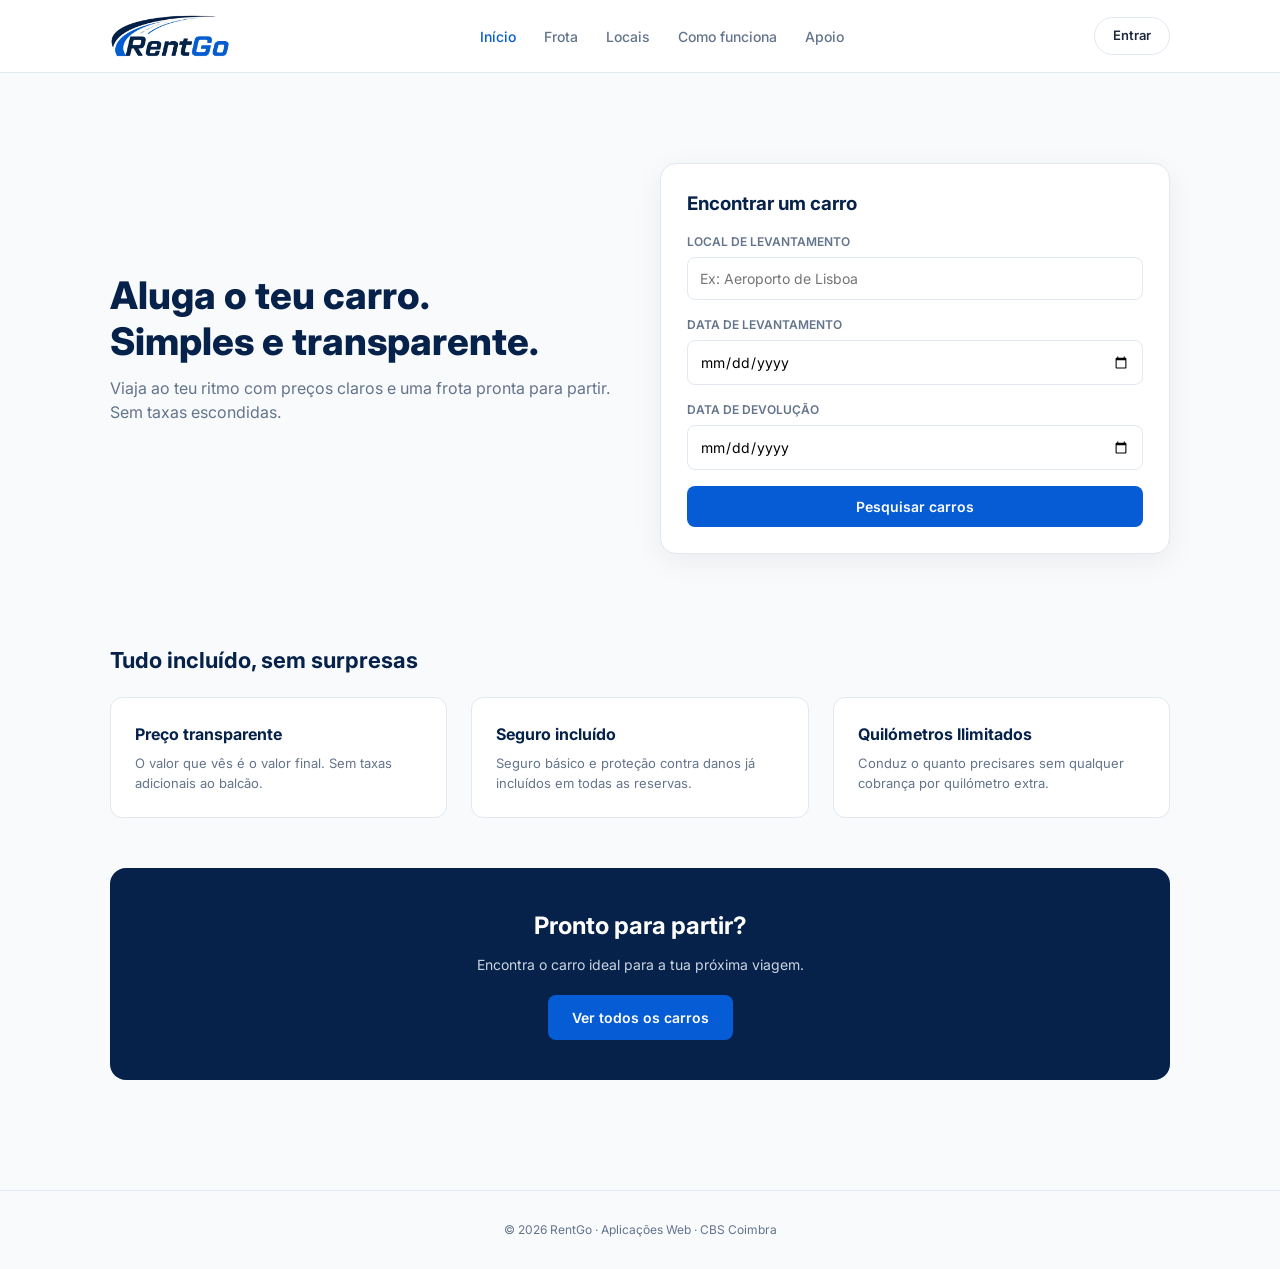
==== Site apps-web/index.html @ 2e323023 "Estrutura base do site" ====
<!DOCTYPE html>
<html lang="pt">
<head>
    <meta charset="UTF-8">
    <meta name="viewport" content="width=device-width, initial-scale=1.0">
    <title>RentGo - Aluguer de Carros</title>
    <link rel="stylesheet" href="style.css">
</head>
<body>

    <header>
        <div class="nav-container">
            <a href="index.html" class="logo">
                <img src="img/logo-rentgo.png" alt="RentGo">
            </a>
            <nav>
                <a href="index.html" class="active">Início</a>
                <a href="frota.html">Frota</a>
                <a href="locais.html">Locais</a>
                <a href="como-funciona.html">Como funciona</a>
                <a href="apoio.html">Apoio</a>
            </nav>
            <a href="entrar.html" class="btn-entrar">Entrar</a>
        </div>
    </header>

    <main class="container">
        <!-- Hero Section -->
        <section class="hero">
            <div>
                <h1>Aluga o teu carro.<br>Simples e transparente.</h1>
                <p>Viaja ao teu ritmo com preços claros e uma frota pronta para partir. Sem taxas escondidas.</p>
            </div>

            <!-- Caixa de Pesquisa rápida -->
            <div class="search-box">
                <h3 style="margin-bottom: 15px; color: var(--primary);">Encontrar um carro</h3>
                <form action="frota.html">
                    <div class="form-group">
                        <label>Local de levantamento</label>
                        <input type="text" placeholder="Ex: Aeroporto de Lisboa" required>
                    </div>
                    <div class="form-group">
                        <label>Data de levantamento</label>
                        <input type="date" required>
                    </div>
                    <div class="form-group">
                        <label>Data de devolução</label>
                        <input type="date" required>
                    </div>
                    <button type="submit" class="btn-primary" style="width: 100%;">Pesquisar carros</button>
                </form>
            </div>
        </section>

        <!-- Vantagens -->
        <section style="margin-top: 40px;">
            <h2 style="font-size: 22px; color: var(--primary);">Tudo incluído, sem surpresas</h2>
            <div class="grid-3">
                <div class="card-vantagem">
                    <h3>Preço transparente</h3>
                    <p>O valor que vês é o valor final. Sem taxas adicionais ao balcão.</p>
                </div>
                <div class="card-vantagem">
                    <h3>Seguro incluído</h3>
                    <p>Seguro básico e proteção contra danos já incluídos em todas as reservas.</p>
                </div>
                <div class="card-vantagem">
                    <h3>Quilómetros Ilimitados</h3>
                    <p>Conduz o quanto precisares sem qualquer cobrança por quilómetro extra.</p>
                </div>
            </div>
        </section>

        <!-- CTA Final -->
        <section class="cta-banner">
            <h2>Pronto para partir?</h2>
            <p>Encontra o carro ideal para a tua próxima viagem.</p>
            <a href="frota.html" class="btn-primary">Ver todos os carros</a>
        </section>
    </main>

    <footer>
        <p>© 2026 RentGo · Aplicações Web · CBS Coimbra</p>
    </footer>

</body>
</html>
---- Site apps-web/style.css ----
/* ==========================================================
   CONFIGURAÇÕES GERAIS E FONTES
   ========================================================== */
@import url('https://fonts.googleapis.com/css2?family=Inter:wght@400;500;600;700&display=swap');

* {
    margin: 0;
    padding: 0;
    box-sizing: border-box;
    font-family: 'Inter', -apple-system, BlinkMacSystemFont, sans-serif;
}

:root {
    --primary: #06224a;       /* Azul-marinho do "Rent" */
    --accent: #055cd4;        /* Azul vivo do "Go" */
    --accent-hover: #044aaa;  /* Azul mais escuro para o hover */
    --bg-body: #f8fafc;
    --card-bg: #ffffff;
    --text-main: #1e293b;
    --text-muted: #64748b;
    --border-color: #e2e8f0;
}

body {
    background-color: var(--bg-body);
    color: var(--text-main);
    line-height: 1.5;
}

/* ==========================================================
   BARRA DE NAVEGAÇÃO (HEADER)
   ========================================================== */
header {
    background: #ffffff;
    border-bottom: 1px solid var(--border-color);
    position: sticky;
    top: 0;
    z-index: 100;
}

.nav-container {
    max-width: 1100px;
    margin: 0 auto;
    padding: 14px 20px;
    display: flex;
    justify-content: space-between;
    align-items: center;
}

.logo {
    display: inline-flex;
    align-items: center;
    text-decoration: none;
}

.logo img {
    height: 44px;
    width: auto;
    display: block;
}
nav a {
    margin: 0 12px;
    text-decoration: none;
    color: var(--text-muted);
    font-size: 14px;
    font-weight: 500;
    transition: color 0.2s;
}

nav a:hover, nav a.active {
    color: var(--accent);
}

.btn-entrar {
    padding: 8px 18px;
    border: 1.5px solid var(--border-color);
    border-radius: 20px;
    text-decoration: none;
    color: var(--text-main);
    font-size: 13px;
    font-weight: 600;
    transition: all 0.2s;
}

.btn-entrar:hover {
    border-color: var(--primary);
    background: var(--primary);
    color: #fff;
}

/* ==========================================================
   ELEMENTOS PADRÃO (BOTÕES E CONTENTORES)
   ========================================================== */
.container {
    max-width: 1100px;
    margin: 0 auto;
    padding: 40px 20px;
}

.btn-primary {
    display: inline-block;
    background: var(--accent);
    color: #ffffff;
    padding: 12px 24px;
    border-radius: 8px;
    font-weight: 600;
    font-size: 14px;
    border: none;
    cursor: pointer;
    text-decoration: none;
    text-align: center;
    transition: background 0.2s;
}

.btn-primary:hover {
    background: var(--accent-hover);
}

.btn-outline {
    background: transparent;
    color: var(--accent);
    border: 1.5px solid var(--accent);
    padding: 10px 18px;
    border-radius: 8px;
    font-weight: 600;
    font-size: 13px;
    cursor: pointer;
    text-decoration: none;
    text-align: center;
}

.btn-outline:hover {
    background: var(--accent);
    color: #fff;
}

/* ==========================================================
   PÁGINA INICIAL: HERO & CAIXA DE PESQUISA
   ========================================================== */
.hero {
    display: grid;
    grid-template-columns: 1fr 1fr;
    gap: 40px;
    align-items: center;
    padding: 50px 0;
}

.hero h1 {
    font-size: 38px;
    font-weight: 800;
    line-height: 1.2;
    color: var(--primary);
    margin-bottom: 12px;
}

.hero p {
    color: var(--text-muted);
    font-size: 16px;
    margin-bottom: 20px;
}

/* Caixa de pesquisa rápida */
.search-box {
    background: #ffffff;
    padding: 26px;
    border-radius: 16px;
    box-shadow: 0 8px 30px rgba(0,0,0,0.06);
    border: 1px solid var(--border-color);
}

.form-group {
    margin-bottom: 16px;
}

.form-group label {
    display: block;
    font-size: 12px;
    font-weight: 600;
    color: var(--text-muted);
    margin-bottom: 6px;
    text-transform: uppercase;
}

.form-group input, .form-group select, .form-group textarea {
    width: 100%;
    padding: 12px;
    border: 1.5px solid var(--border-color);
    border-radius: 8px;
    font-size: 14px;
    outline: none;
}

.form-group input:focus, .form-group select:focus {
    border-color: var(--accent);
}

/* ==========================================================
   GRELHAS E CARTÕES (VANTAGENS E FROTA)
   ========================================================== */
.grid-3 {
    display: grid;
    grid-template-columns: repeat(auto-fit, minmax(280px, 1fr));
    gap: 24px;
    margin-top: 20px;
}

.card-vantagem {
    background: #ffffff;
    padding: 24px;
    border-radius: 12px;
    border: 1px solid var(--border-color);
}

.card-vantagem h3 {
    font-size: 16px;
    color: var(--primary);
    margin-bottom: 8px;
}

.card-vantagem p {
    font-size: 13px;
    color: var(--text-muted);
}

/* Cartões de Automóvel */
.card-carro {
    background: #ffffff;
    border: 1px solid var(--border-color);
    border-radius: 14px;
    overflow: hidden;
    padding: 20px;
    display: flex;
    flex-direction: column;
    box-shadow: 0 2px 10px rgba(0,0,0,0.02);
}

.carro-img {
    height: 140px;
    background: #edf2f7;
    border-radius: 8px;
    display: flex;
    align-items: center;
    justify-content: center;
    font-size: 40px;
    margin-bottom: 16px;
}

.badge-tag {
    background: #e2e8f0;
    font-size: 11px;
    font-weight: 600;
    padding: 3px 8px;
    border-radius: 4px;
    color: var(--text-muted);
}

.carro-header {
    display: flex;
    justify-content: space-between;
    align-items: center;
    margin-bottom: 8px;
}

.carro-preco {
    font-size: 18px;
    font-weight: 700;
    color: var(--accent);
    margin: 10px 0;
}

.carro-preco span {
    font-size: 12px;
    font-weight: 400;
    color: var(--text-muted);
}

.vantagens-lista {
    list-style: none;
    font-size: 12px;
    color: var(--text-muted);
    margin-bottom: 20px;
}

.vantagens-lista li {
    margin-bottom: 4px;
}

.vantagens-lista li::before {
    content: "✓ ";
    color: #10b981;
    font-weight: bold;
}

/* ==========================================================
   BANNER INFERIOR (CTA) E RODAPÉ
   ========================================================== */
.cta-banner {
    background: var(--primary);
    color: #ffffff;
    border-radius: 16px;
    padding: 40px 20px;
    text-align: center;
    margin: 50px auto 20px auto;
}

.cta-banner h2 {
    font-size: 24px;
    margin-bottom: 10px;
}

.cta-banner p {
    color: #cbd5e1;
    margin-bottom: 20px;
    font-size: 14px;
}

footer {
    text-align: center;
    padding: 30px;
    font-size: 12px;
    color: var(--text-muted);
    border-top: 1px solid var(--border-color);
    margin-top: 50px;
}

/* Ajuste Responsivo para Telemóvel */
@media (max-width: 768px) {
    .hero {
        grid-template-columns: 1fr;
    }
    nav {
        display: none; /* Em ecrãs pequenos simplifica */
    }
}
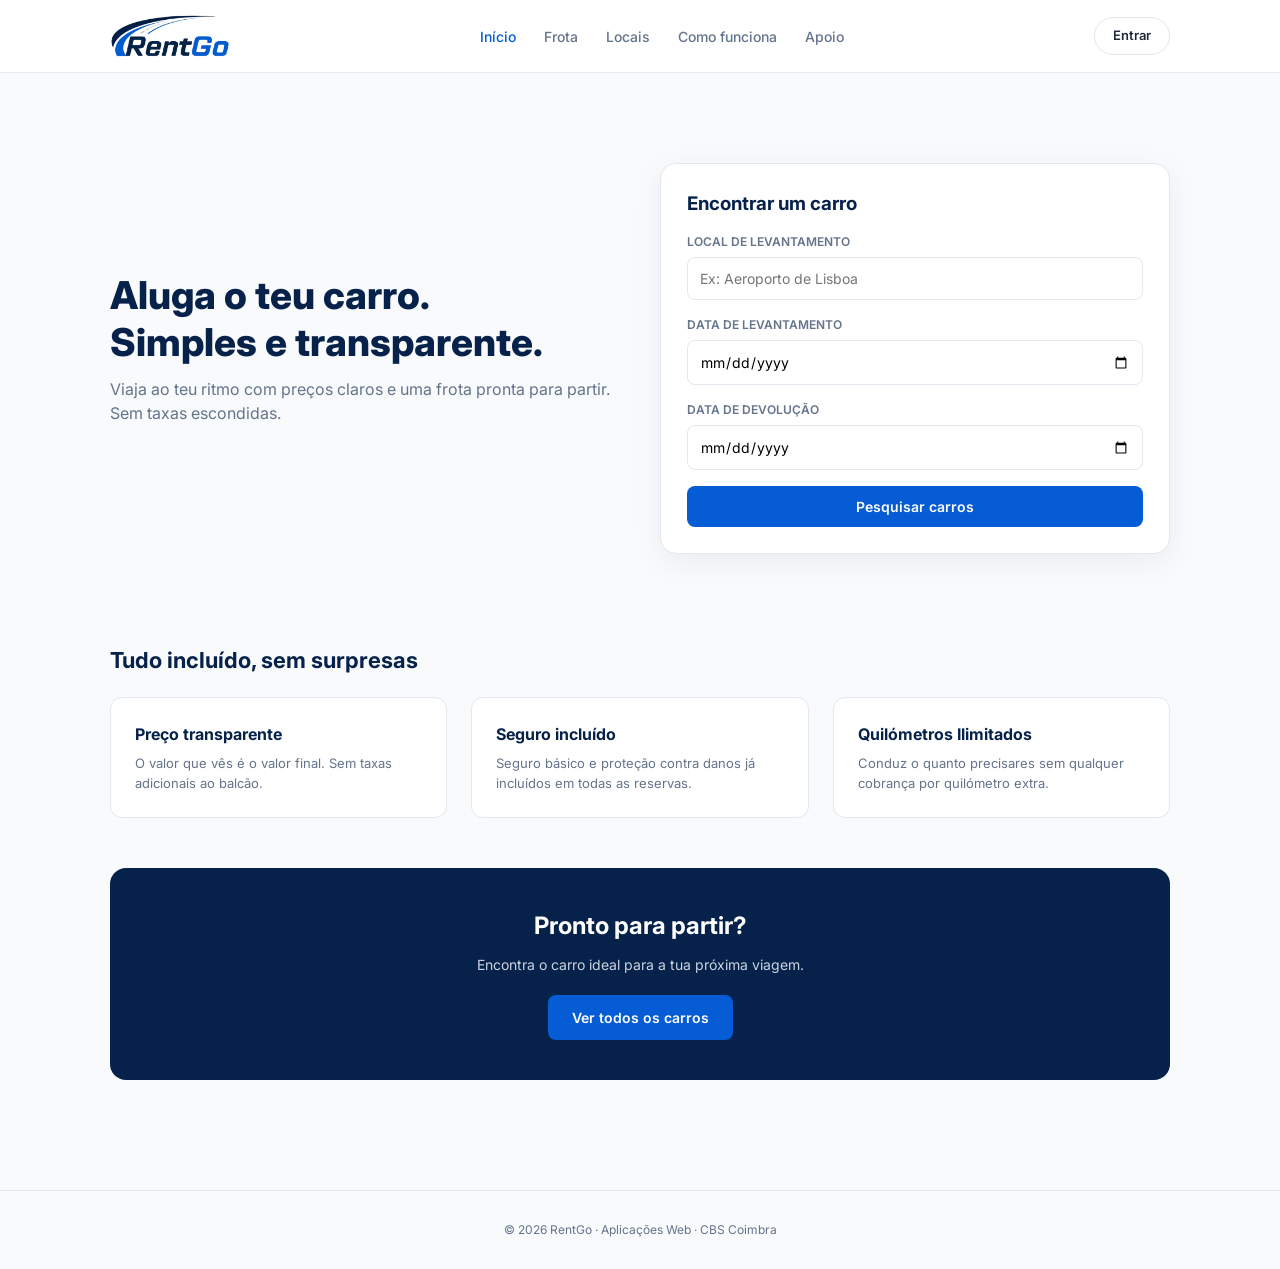
==== commit dac30aa5: "Adição de imagens á frota, de filtros e de mostrar password" ====
--- a/Site apps-web/index.html
+++ b/Site apps-web/index.html
@@ -13,7 +13,8 @@
             <a href="index.html" class="logo">
                 <img src="img/logo-rentgo.png" alt="RentGo">
             </a>
-            <nav>
+            <button class="menu-toggle" aria-label="Abrir menu" aria-expanded="false">☰</button>
+            <nav id="menu">
                 <a href="index.html" class="active">Início</a>
                 <a href="frota.html">Frota</a>
                 <a href="locais.html">Locais</a>
@@ -84,5 +85,14 @@
         <p>© 2026 RentGo · Aplicações Web · CBS Coimbra</p>
     </footer>
 
+    <script>
+        const btn = document.querySelector('.menu-toggle');
+        const menu = document.getElementById('menu');
+        btn.addEventListener('click', () => {
+            const aberto = menu.classList.toggle('open');
+            btn.setAttribute('aria-expanded', aberto);
+        });
+    </script>
+
 </body>
 </html>
--- a/Site apps-web/style.css
+++ b/Site apps-web/style.css
@@ -27,6 +27,11 @@
     line-height: 1.5;
 }
 
+img {
+    max-width: 100%;
+    height: auto;
+}
+
 /* ==========================================================
    BARRA DE NAVEGAÇÃO (HEADER)
    ========================================================== */
@@ -58,6 +63,7 @@
     width: auto;
     display: block;
 }
+
 nav a {
     margin: 0 12px;
     text-decoration: none;
@@ -86,6 +92,17 @@
     border-color: var(--primary);
     background: var(--primary);
     color: #fff;
+}
+
+.menu-toggle {
+    display: none;
+    background: none;
+    border: 1.5px solid var(--border-color);
+    border-radius: 8px;
+    padding: 6px 12px;
+    font-size: 20px;
+    color: var(--primary);
+    cursor: pointer;
 }
 
 /* ==========================================================
@@ -146,7 +163,7 @@
 }
 
 .hero h1 {
-    font-size: 38px;
+    font-size: clamp(1.75rem, 5vw, 2.4rem);
     font-weight: 800;
     line-height: 1.2;
     color: var(--primary);
@@ -194,14 +211,82 @@
     border-color: var(--accent);
 }
 
+.form-group input[type="checkbox"] {
+    width: auto;
+    padding: 0;
+}
+
+.label-linha {
+    display: flex;
+    justify-content: space-between;
+    align-items: baseline;
+    margin-bottom: 6px;
+}
+
+.label-linha label {
+    margin-bottom: 0;
+}
+
+.link-esqueceu {
+    font-size: 12px;
+    color: var(--accent);
+    text-decoration: none;
+    font-weight: 500;
+}
+
+.link-esqueceu:hover {
+    text-decoration: underline;
+}
+
+.campo-password {
+    position: relative;
+}
+
+.campo-password input {
+    padding-right: 80px; /* espaço para o botão "Mostrar" */
+}
+
+.btn-mostrar {
+    position: absolute;
+    right: 12px;
+    top: 50%;
+    transform: translateY(-50%);
+    background: none;
+    border: none;
+    color: var(--accent);
+    font-size: 13px;
+    font-weight: 600;
+    cursor: pointer;
+}
+
+.check-linha {
+    display: flex;
+    align-items: center;
+    gap: 8px;
+    font-size: 14px;
+    color: var(--text-main);
+    cursor: pointer;
+}
+
+.check-linha input[type="checkbox"] {
+    width: 18px;
+    height: 18px;
+}
+
 /* ==========================================================
    GRELHAS E CARTÕES (VANTAGENS E FROTA)
    ========================================================== */
 .grid-3 {
     display: grid;
-    grid-template-columns: repeat(auto-fit, minmax(280px, 1fr));
+    grid-template-columns: repeat(auto-fit, minmax(min(280px, 100%), 1fr));
     gap: 24px;
     margin-top: 20px;
+}
+
+.grid-2 {
+    display: grid;
+    grid-template-columns: 1fr 1fr;
+    gap: 40px;
 }
 
 .card-vantagem {
@@ -235,14 +320,23 @@
 }
 
 .carro-img {
-    height: 140px;
-    background: #edf2f7;
+    height: 200px;
+    background: #ffffff;
+    border: 1px solid var(--border-color);
     border-radius: 8px;
     display: flex;
     align-items: center;
     justify-content: center;
     font-size: 40px;
     margin-bottom: 16px;
+    overflow: hidden;
+}
+
+.carro-img img {
+    width: 100%;
+    height: 100%;
+    object-fit: contain;
+    border-radius: 8px;
 }
 
 .badge-tag {
@@ -289,6 +383,32 @@
     content: "✓ ";
     color: #10b981;
     font-weight: bold;
+}
+
+/* ==========================================================
+   PÁGINA DE DETALHE DO CARRO
+   ========================================================== */
+.detalhe-grid {
+    display: grid;
+    grid-template-columns: 2fr 1fr;
+    gap: 30px;
+    margin-top: 20px;
+}
+
+.detalhe-info {
+    background: #fff;
+    padding: 25px;
+    border-radius: 14px;
+    border: 1px solid var(--border-color);
+}
+
+.specs-lista {
+    list-style: none;
+    display: grid;
+    grid-template-columns: 1fr 1fr;
+    gap: 10px;
+    font-size: 14px;
+    color: #555;
 }
 
 /* ==========================================================
@@ -323,12 +443,66 @@
     margin-top: 50px;
 }
 
-/* Ajuste Responsivo para Telemóvel */
+/* ==========================================================
+   RESPONSIVO (tem de ficar sempre no fim do ficheiro)
+   ========================================================== */
+
+/* Tablet e telemóvel */
 @media (max-width: 768px) {
     .hero {
         grid-template-columns: 1fr;
-    }
+        padding: 30px 0;
+        gap: 28px;
+    }
+
+    .grid-2 {
+        grid-template-columns: 1fr;
+        gap: 28px;
+    }
+
+    .detalhe-grid {
+        grid-template-columns: 1fr;
+        gap: 20px;
+    }
+
+    .menu-toggle { display: block; }
+    .logo { margin-right: auto; }
+
+    .nav-container {
+        flex-wrap: wrap;
+        gap: 10px;
+    }
+
     nav {
-        display: none; /* Em ecrãs pequenos simplifica */
+        display: none;
+        order: 3;
+        width: 100%;
+        flex-direction: column;
+    }
+
+    nav.open { display: flex; }
+
+    nav a {
+        margin: 0;
+        padding: 12px 0;
+        border-top: 1px solid var(--border-color);
+    }
+}
+
+/* Telemóveis pequenos */
+@media (max-width: 480px) {
+    .container { padding: 30px 16px; }
+    .search-box { padding: 20px; }
+    .cta-banner { padding: 30px 16px; }
+    .detalhe-info { padding: 18px; }
+
+    .specs-lista { grid-template-columns: 1fr; }
+    .search-box .btn-primary { width: 100%; }
+
+    /* 16px evita o zoom automático do iPhone ao tocar num campo */
+    .form-group input,
+    .form-group select,
+    .form-group textarea {
+        font-size: 16px;
     }
 }
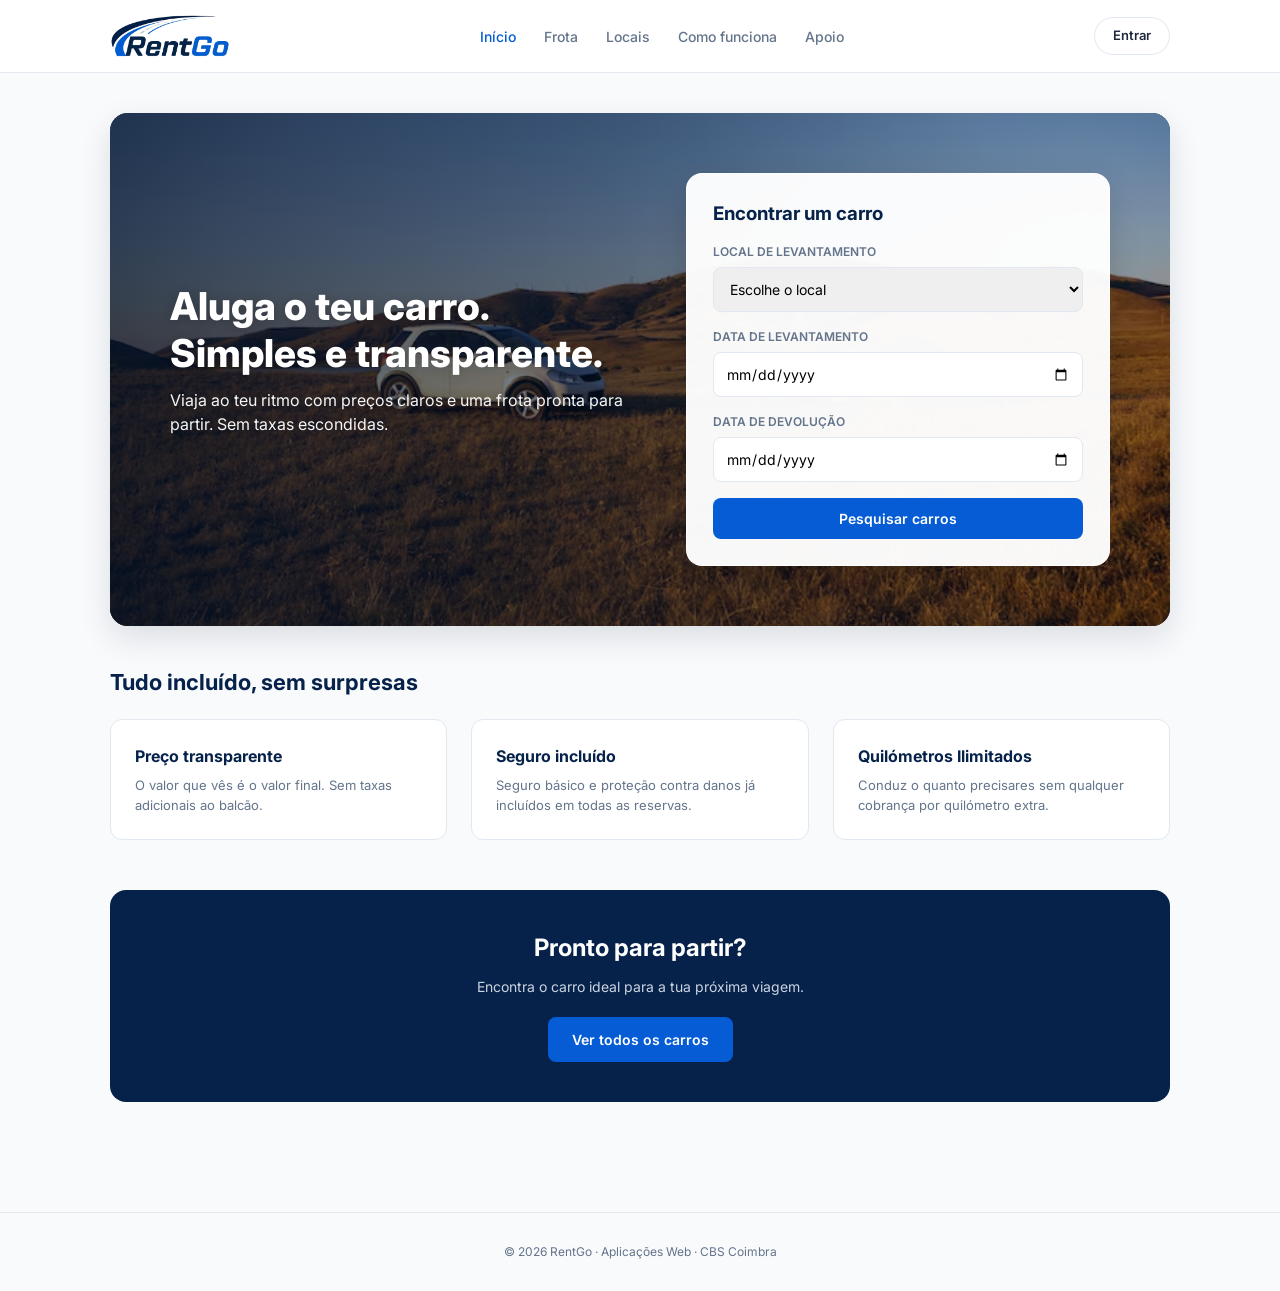
==== commit e5809805: "2ª entrega do projeto" ====
--- a/Site apps-web/index.html
+++ b/Site apps-web/index.html
@@ -28,7 +28,14 @@
     <main class="container">
         <!-- Hero Section -->
         <section class="hero">
-            <div>
+            <!-- Imagem de fundo carregada diretamente pelo HTML (src + alt) -->
+            <img
+                class="hero-background-image"
+                src="img/background.png"
+                alt="Estrada costeira junto ao mar, com um automóvel"
+            >
+
+            <div class="hero-copy">
                 <h1>Aluga o teu carro.<br>Simples e transparente.</h1>
                 <p>Viaja ao teu ritmo com preços claros e uma frota pronta para partir. Sem taxas escondidas.</p>
             </div>
@@ -36,18 +43,23 @@
             <!-- Caixa de Pesquisa rápida -->
             <div class="search-box">
                 <h3 style="margin-bottom: 15px; color: var(--primary);">Encontrar um carro</h3>
-                <form action="frota.html">
+                <form action="frota.html" method="get">
                     <div class="form-group">
-                        <label>Local de levantamento</label>
-                        <input type="text" placeholder="Ex: Aeroporto de Lisboa" required>
+                        <label for="local">Local de levantamento</label>
+                        <select id="local" name="local" required>
+                            <option value="" disabled selected>Escolhe o local</option>
+                            <option value="Lisboa - Aeroporto">Lisboa - Aeroporto</option>
+                            <option value="Porto - Aeroporto">Porto - Aeroporto</option>
+                            <option value="Coimbra - Estação">Coimbra - Estação</option>
+                        </select>
                     </div>
                     <div class="form-group">
-                        <label>Data de levantamento</label>
-                        <input type="date" required>
+                        <label for="data-levantamento">Data de levantamento</label>
+                        <input type="date" id="data-levantamento" name="levantamento" required>
                     </div>
                     <div class="form-group">
-                        <label>Data de devolução</label>
-                        <input type="date" required>
+                        <label for="data-devolucao">Data de devolução</label>
+                        <input type="date" id="data-devolucao" name="devolucao" required>
                     </div>
                     <button type="submit" class="btn-primary" style="width: 100%;">Pesquisar carros</button>
                 </form>
@@ -85,14 +97,8 @@
         <p>© 2026 RentGo · Aplicações Web · CBS Coimbra</p>
     </footer>
 
-    <script>
-        const btn = document.querySelector('.menu-toggle');
-        const menu = document.getElementById('menu');
-        btn.addEventListener('click', () => {
-            const aberto = menu.classList.toggle('open');
-            btn.setAttribute('aria-expanded', aberto);
-        });
-    </script>
+    <script src="js/script.js"></script>
+    <script src="js/pesquisa.js"></script>
 
 </body>
 </html>
--- a/Site apps-web/style.css
+++ b/Site apps-web/style.css
@@ -155,25 +155,78 @@
    PÁGINA INICIAL: HERO & CAIXA DE PESQUISA
    ========================================================== */
 .hero {
+    position: relative;
+    isolation: isolate;
     display: grid;
-    grid-template-columns: 1fr 1fr;
-    gap: 40px;
+    grid-template-columns: minmax(0, 1.05fr) minmax(340px, 0.95fr);
+    gap: clamp(24px, 4vw, 48px);
     align-items: center;
-    padding: 50px 0;
+    min-height: 430px;
+    padding: clamp(32px, 5vw, 60px);
+    border-radius: 18px;
+    overflow: hidden;
+    background-color: #18324f; /* cor de reserva enquanto a fotografia carrega */
+    box-shadow: 0 12px 32px rgba(15, 23, 42, 0.12);
+}
+
+/* Fotografia carregada através do atributo src no index.html */
+.hero-background-image {
+    position: absolute;
+    inset: 0;
+    z-index: 0;
+    display: block;
+    width: 100%;
+    height: 100%;
+    max-width: none;
+    object-fit: cover;
+    object-position: center;
+}
+
+/* Camada escura para manter o título legível */
+.hero::before {
+    content: "";
+    position: absolute;
+    inset: 0;
+    z-index: 1;
+    background: linear-gradient(
+        90deg,
+        rgba(3, 20, 43, 0.72) 0%,
+        rgba(3, 20, 43, 0.52) 48%,
+        rgba(3, 20, 43, 0.22) 100%
+    );
+    pointer-events: none;
+}
+
+.hero > *:not(.hero-background-image) {
+    position: relative;
+    z-index: 2;
+}
+
+.hero-copy {
+    max-width: 560px;
 }
 
 .hero h1 {
     font-size: clamp(1.75rem, 5vw, 2.4rem);
     font-weight: 800;
     line-height: 1.2;
-    color: var(--primary);
+    color: #ffffff;
     margin-bottom: 12px;
+    text-shadow: 0 2px 12px rgba(0, 0, 0, 0.22);
 }
 
 .hero p {
-    color: var(--text-muted);
+    max-width: 540px;
+    color: rgba(255, 255, 255, 0.96);
     font-size: 16px;
     margin-bottom: 20px;
+    text-shadow: 0 1px 8px rgba(0, 0, 0, 0.22);
+}
+
+.hero .search-box {
+    background: rgba(255, 255, 255, 0.97);
+    border: 1px solid rgba(255, 255, 255, 0.72);
+    box-shadow: 0 12px 32px rgba(0, 0, 0, 0.16);
 }
 
 /* Caixa de pesquisa rápida */
@@ -444,15 +497,17 @@
 }
 
 /* ==========================================================
-   RESPONSIVO (tem de ficar sempre no fim do ficheiro)
+   RESPONSIVO 
    ========================================================== */
 
 /* Tablet e telemóvel */
 @media (max-width: 768px) {
     .hero {
         grid-template-columns: 1fr;
-        padding: 30px 0;
-        gap: 28px;
+        min-height: auto;
+        padding: 32px 22px;
+        gap: 24px;
+        background-position: center;
     }
 
     .grid-2 {
@@ -492,6 +547,8 @@
 /* Telemóveis pequenos */
 @media (max-width: 480px) {
     .container { padding: 30px 16px; }
+    .hero { padding: 26px 18px; border-radius: 14px; }
+    .hero h1 { font-size: 2rem; }
     .search-box { padding: 20px; }
     .cta-banner { padding: 30px 16px; }
     .detalhe-info { padding: 18px; }
@@ -505,4 +562,225 @@
     .form-group textarea {
         font-size: 16px;
     }
-}+}
+
+/* ==========================================================
+   ALTERNATIVA MOBILE — IMAGEM NO TOPO, FORMULÁRIO ABAIXO
+   Mantém o layout desktop e elimina a sobreposição do cartão.
+   ========================================================== */
+@media (max-width: 768px) {
+    .container {
+        padding: 24px 16px 36px;
+    }
+
+    .hero {
+        display: flex;
+        flex-direction: column;
+        align-items: stretch;
+        gap: 16px;
+        min-height: 0;
+        padding: 0;
+        overflow: visible;
+        border-radius: 0;
+        background: transparent;
+        box-shadow: none;
+    }
+
+    /* A fotografia fica apenas atrás do título e da descrição. */
+    .hero-background-image {
+        top: 0;
+        right: 0;
+        bottom: auto;
+        left: 0;
+        width: 100%;
+        height: 226px;
+        max-width: none;
+        object-fit: cover;
+        object-position: center 56%;
+        border-radius: 16px;
+    }
+
+    .hero::before {
+        inset: 0 0 auto;
+        width: 100%;
+        height: 226px;
+        border-radius: 16px;
+        background: linear-gradient(
+            105deg,
+            rgba(3, 20, 43, 0.78) 0%,
+            rgba(3, 20, 43, 0.58) 58%,
+            rgba(3, 20, 43, 0.34) 100%
+        );
+    }
+
+    .hero-copy {
+        width: 100%;
+        max-width: none;
+        min-height: 226px;
+        padding: 24px 20px 22px;
+    }
+
+    /* O <br> do desktop não força uma quebra pouco natural no telemóvel. */
+    .hero-copy h1 br {
+        display: none;
+    }
+
+    .hero h1 {
+        max-width: 340px;
+        margin-bottom: 9px;
+        font-size: clamp(1.7rem, 6.8vw, 1.95rem);
+        line-height: 1.12;
+        letter-spacing: -0.025em;
+    }
+
+    .hero p {
+        max-width: 330px;
+        margin-bottom: 0;
+        font-size: 14px;
+        line-height: 1.45;
+    }
+
+    /* Cartão independente: sem flutuar nem cobrir a fotografia. */
+    .hero .search-box {
+        width: 100%;
+        margin: 0;
+        padding: 20px 18px 18px;
+        border: 1px solid var(--border-color);
+        border-radius: 16px;
+        background: #ffffff;
+        box-shadow: 0 8px 24px rgba(15, 23, 42, 0.08);
+    }
+
+    .hero .search-box h3 {
+        margin-bottom: 14px !important;
+        font-size: 18px;
+    }
+
+    .hero .form-group {
+        margin-bottom: 12px;
+    }
+
+    .hero .form-group label {
+        margin-bottom: 5px;
+        font-size: 11px;
+    }
+
+    .hero .form-group input,
+    .hero .form-group select {
+        width: 100%;
+        min-height: 48px;
+        padding: 11px 12px;
+        font-size: 16px;
+    }
+
+    .hero .search-box .btn-primary {
+        width: 100%;
+        min-height: 48px;
+        margin-top: 2px;
+        padding: 12px 16px;
+    }
+
+    .hero + section {
+        margin-top: 30px !important;
+    }
+
+    .grid-2 {
+        grid-template-columns: 1fr;
+        gap: 28px;
+    }
+
+    .detalhe-grid {
+        grid-template-columns: 1fr;
+        gap: 20px;
+    }
+
+    .menu-toggle {
+        display: block;
+    }
+
+    .logo {
+        margin-right: auto;
+    }
+
+    .nav-container {
+        flex-wrap: wrap;
+        gap: 10px;
+    }
+
+    nav {
+        display: none;
+        order: 3;
+        width: 100%;
+        flex-direction: column;
+    }
+
+    nav.open {
+        display: flex;
+    }
+
+    nav a {
+        margin: 0;
+        padding: 12px 0;
+        border-top: 1px solid var(--border-color);
+    }
+}
+
+/* Ajustes para ecrãs estreitos. */
+@media (max-width: 480px) {
+    .container {
+        padding: 20px 14px 30px;
+    }
+
+    .hero-background-image,
+    .hero::before {
+        height: 218px;
+    }
+
+    .hero-copy {
+        min-height: 218px;
+        padding: 22px 18px 20px;
+    }
+
+    .hero h1 {
+        max-width: 315px;
+        font-size: clamp(1.65rem, 7.1vw, 1.85rem);
+        line-height: 1.12;
+    }
+
+    .hero p {
+        max-width: 310px;
+        font-size: 13.5px;
+        line-height: 1.45;
+    }
+
+    .hero .search-box {
+        padding: 18px 16px 16px;
+    }
+
+    .hero .search-box h3 {
+        margin-bottom: 12px !important;
+        font-size: 17px;
+    }
+
+    .hero .form-group {
+        margin-bottom: 11px;
+    }
+
+    .hero .form-group input,
+    .hero .form-group select,
+    .hero .form-group textarea {
+        font-size: 16px;
+    }
+
+    .cta-banner {
+        padding: 30px 16px;
+    }
+
+    .detalhe-info {
+        padding: 18px;
+    }
+
+    .specs-lista {
+        grid-template-columns: 1fr;
+    }
+}
